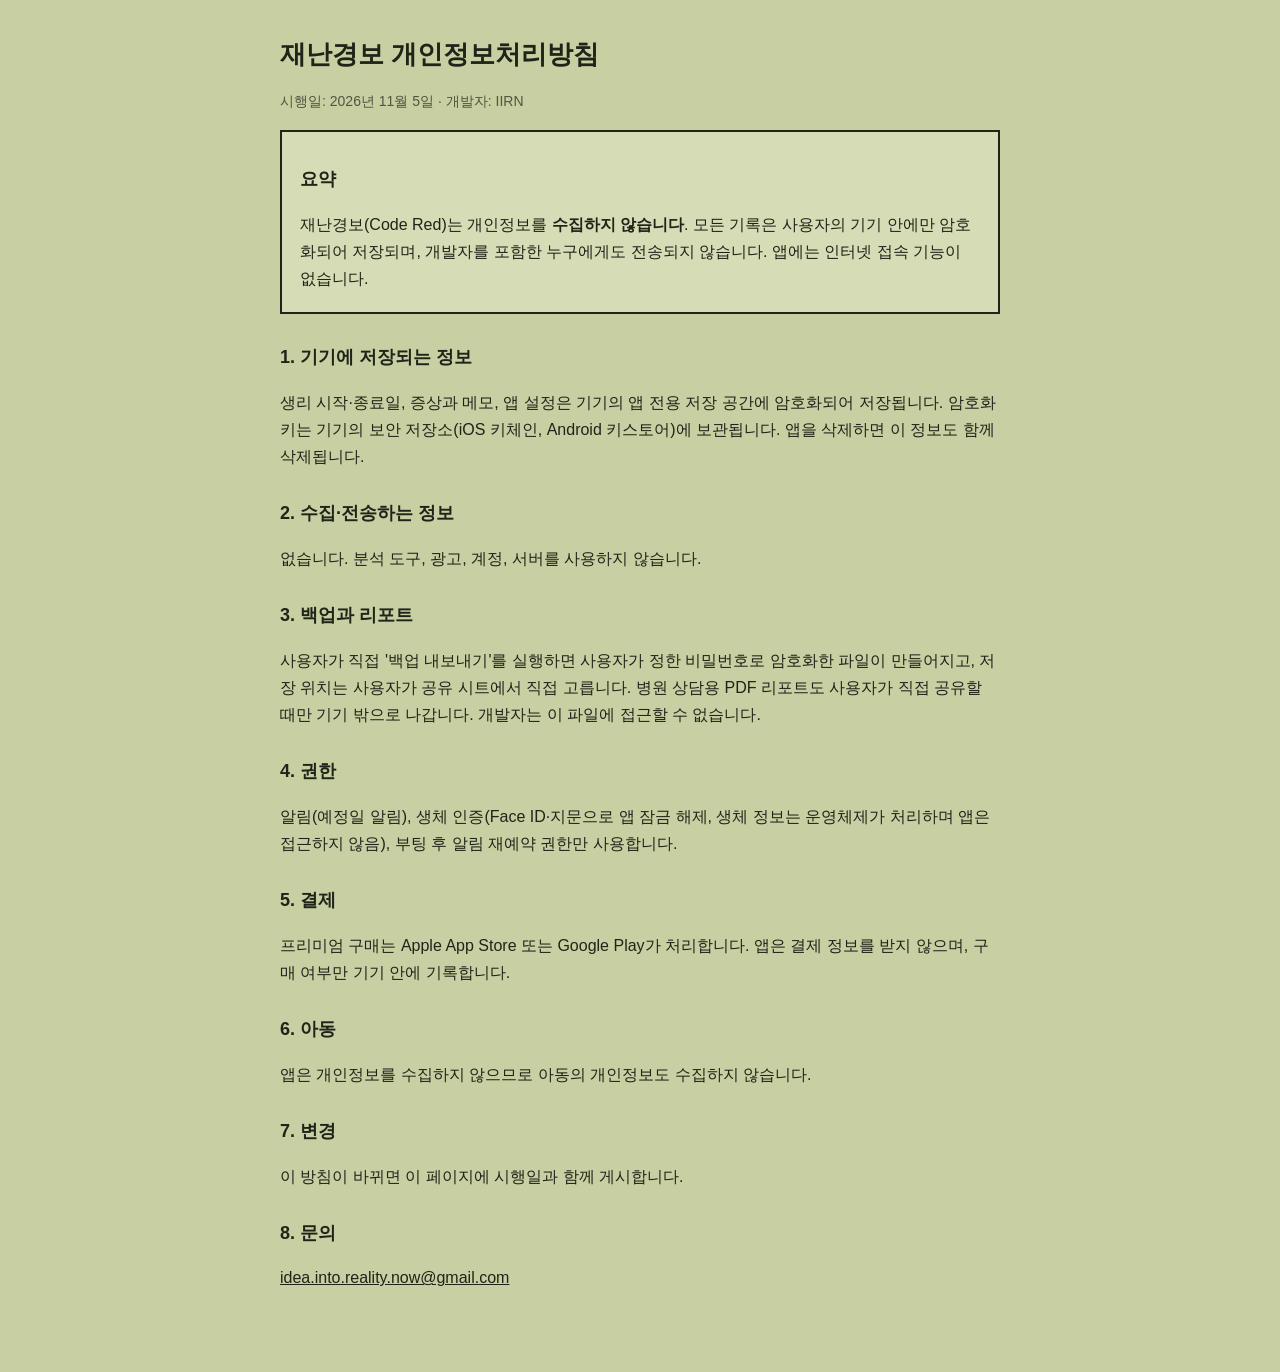
==== privacy.html @ cffab2c2 "재난경보 개인정보처리방침·고객지원 페이지" ====
<!doctype html><html lang="ko"><head><meta charset="utf-8"><meta name="viewport" content="width=device-width,initial-scale=1"><title>재난경보 개인정보처리방침</title><link rel="stylesheet" href="style.css"></head><body><main>
<h1>재난경보 개인정보처리방침</h1>
<p class="meta">시행일: 2026년 11월 5일 · 개발자: IIRN</p>
<section>
<h2>요약</h2>
<p>재난경보(Code Red)는 개인정보를 <strong>수집하지 않습니다</strong>. 모든 기록은 사용자의 기기 안에만 암호화되어 저장되며, 개발자를 포함한 누구에게도 전송되지 않습니다. 앱에는 인터넷 접속 기능이 없습니다.</p>
</section>
<h2>1. 기기에 저장되는 정보</h2>
<p>생리 시작·종료일, 증상과 메모, 앱 설정은 기기의 앱 전용 저장 공간에 암호화되어 저장됩니다. 암호화 키는 기기의 보안 저장소(iOS 키체인, Android 키스토어)에 보관됩니다. 앱을 삭제하면 이 정보도 함께 삭제됩니다.</p>
<h2>2. 수집·전송하는 정보</h2>
<p>없습니다. 분석 도구, 광고, 계정, 서버를 사용하지 않습니다.</p>
<h2>3. 백업과 리포트</h2>
<p>사용자가 직접 '백업 내보내기'를 실행하면 사용자가 정한 비밀번호로 암호화한 파일이 만들어지고, 저장 위치는 사용자가 공유 시트에서 직접 고릅니다. 병원 상담용 PDF 리포트도 사용자가 직접 공유할 때만 기기 밖으로 나갑니다. 개발자는 이 파일에 접근할 수 없습니다.</p>
<h2>4. 권한</h2>
<p>알림(예정일 알림), 생체 인증(Face ID·지문으로 앱 잠금 해제, 생체 정보는 운영체제가 처리하며 앱은 접근하지 않음), 부팅 후 알림 재예약 권한만 사용합니다.</p>
<h2>5. 결제</h2>
<p>프리미엄 구매는 Apple App Store 또는 Google Play가 처리합니다. 앱은 결제 정보를 받지 않으며, 구매 여부만 기기 안에 기록합니다.</p>
<h2>6. 아동</h2>
<p>앱은 개인정보를 수집하지 않으므로 아동의 개인정보도 수집하지 않습니다.</p>
<h2>7. 변경</h2>
<p>이 방침이 바뀌면 이 페이지에 시행일과 함께 게시합니다.</p>
<h2>8. 문의</h2>
<p><a href="mailto:idea.into.reality.now@gmail.com">idea.into.reality.now@gmail.com</a></p>
</main></body></html>
---- style.css ----
:root{--bg:#c7cfa3;--ink:#1f2418;--card:#d6dcb6}
@media (prefers-color-scheme:dark){:root{--bg:#1f2418;--ink:#d6dcb6;--card:#2a3020}}
body{margin:0;background:var(--bg);color:var(--ink);font:16px/1.7 -apple-system,"Apple SD Gothic Neo","Noto Sans KR",sans-serif}
main{max-width:720px;margin:0 auto;padding:32px 16px 64px}
h1{font-size:26px;margin:0 0 4px}h2{font-size:18px;margin:28px 0 6px}
.meta{opacity:.7;font-size:14px}a{color:inherit}
section{background:var(--card);border:2px solid var(--ink);padding:4px 18px;margin:16px 0}
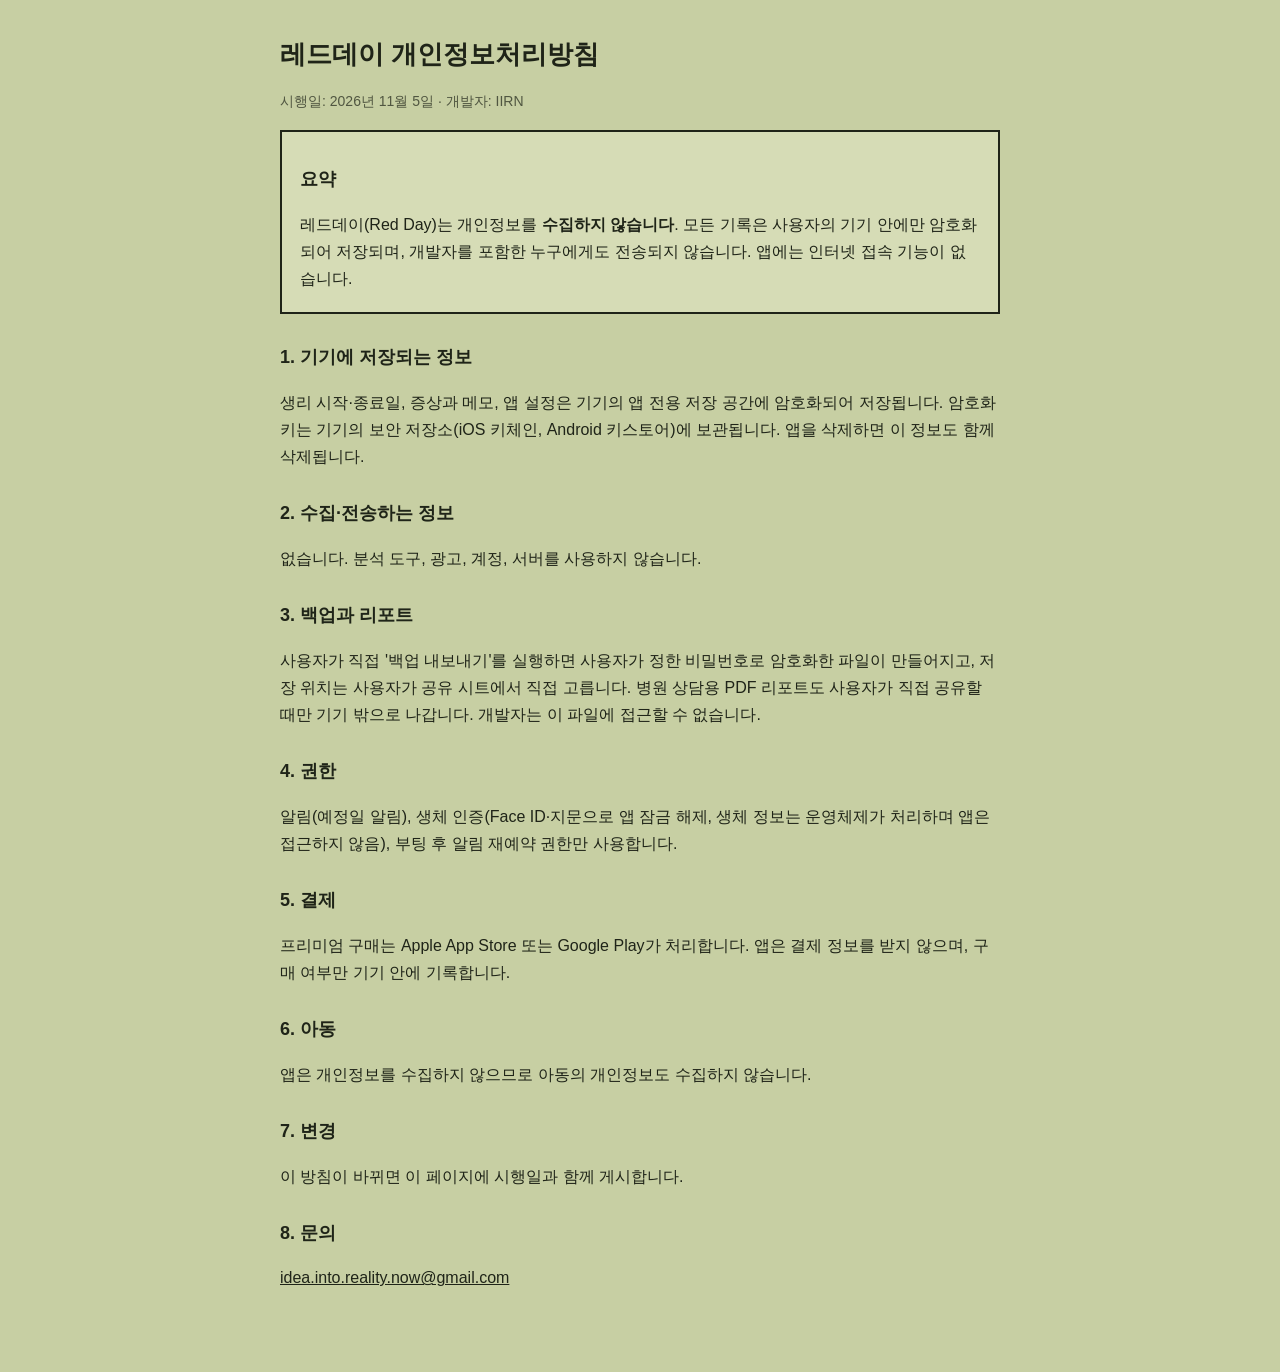
==== commit b115b1ed: "앱 이름 변경: 재난경보 → 레드데이" ====
--- a/privacy.html
+++ b/privacy.html
@@ -1,9 +1,9 @@
-<!doctype html><html lang="ko"><head><meta charset="utf-8"><meta name="viewport" content="width=device-width,initial-scale=1"><title>재난경보 개인정보처리방침</title><link rel="stylesheet" href="style.css"></head><body><main>
-<h1>재난경보 개인정보처리방침</h1>
+<!doctype html><html lang="ko"><head><meta charset="utf-8"><meta name="viewport" content="width=device-width,initial-scale=1"><title>레드데이 개인정보처리방침</title><link rel="stylesheet" href="style.css"></head><body><main>
+<h1>레드데이 개인정보처리방침</h1>
 <p class="meta">시행일: 2026년 11월 5일 · 개발자: IIRN</p>
 <section>
 <h2>요약</h2>
-<p>재난경보(Code Red)는 개인정보를 <strong>수집하지 않습니다</strong>. 모든 기록은 사용자의 기기 안에만 암호화되어 저장되며, 개발자를 포함한 누구에게도 전송되지 않습니다. 앱에는 인터넷 접속 기능이 없습니다.</p>
+<p>레드데이(Red Day)는 개인정보를 <strong>수집하지 않습니다</strong>. 모든 기록은 사용자의 기기 안에만 암호화되어 저장되며, 개발자를 포함한 누구에게도 전송되지 않습니다. 앱에는 인터넷 접속 기능이 없습니다.</p>
 </section>
 <h2>1. 기기에 저장되는 정보</h2>
 <p>생리 시작·종료일, 증상과 메모, 앱 설정은 기기의 앱 전용 저장 공간에 암호화되어 저장됩니다. 암호화 키는 기기의 보안 저장소(iOS 키체인, Android 키스토어)에 보관됩니다. 앱을 삭제하면 이 정보도 함께 삭제됩니다.</p>
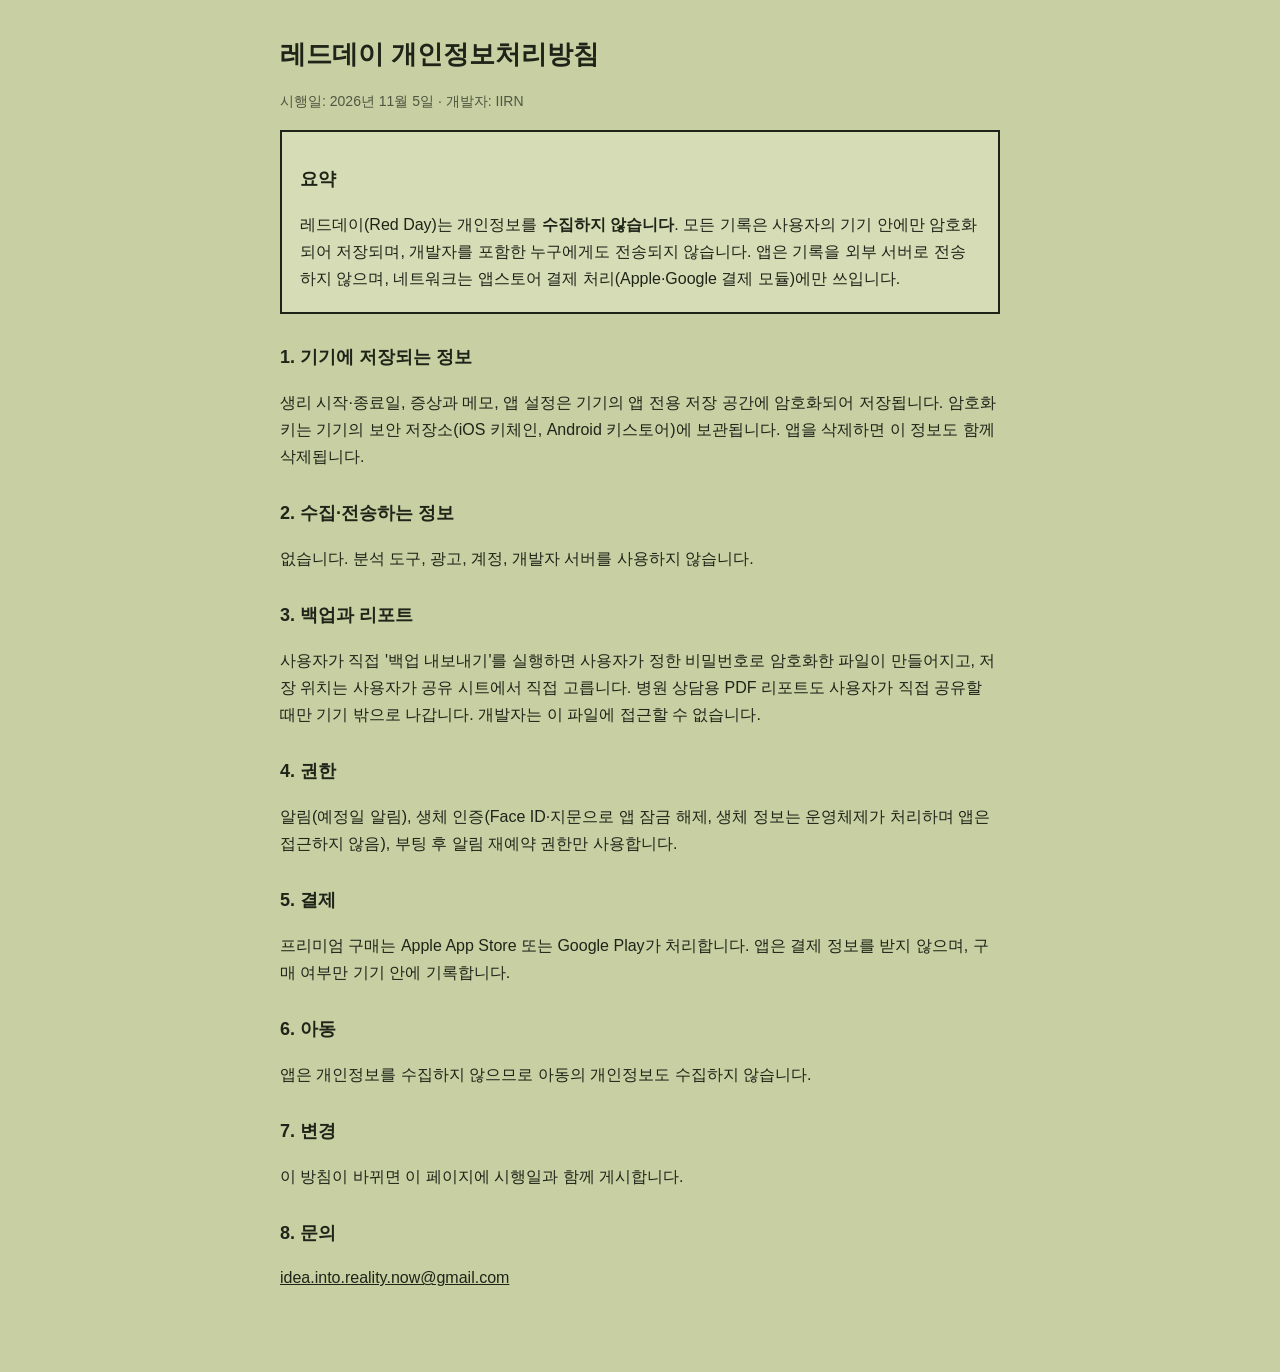
==== commit 00110dc0: "네트워크 사용 범위를 정확히 표기" ====
--- a/privacy.html
+++ b/privacy.html
@@ -3,12 +3,12 @@
 <p class="meta">시행일: 2026년 11월 5일 · 개발자: IIRN</p>
 <section>
 <h2>요약</h2>
-<p>레드데이(Red Day)는 개인정보를 <strong>수집하지 않습니다</strong>. 모든 기록은 사용자의 기기 안에만 암호화되어 저장되며, 개발자를 포함한 누구에게도 전송되지 않습니다. 앱에는 인터넷 접속 기능이 없습니다.</p>
+<p>레드데이(Red Day)는 개인정보를 <strong>수집하지 않습니다</strong>. 모든 기록은 사용자의 기기 안에만 암호화되어 저장되며, 개발자를 포함한 누구에게도 전송되지 않습니다. 앱은 기록을 외부 서버로 전송하지 않으며, 네트워크는 앱스토어 결제 처리(Apple·Google 결제 모듈)에만 쓰입니다.</p>
 </section>
 <h2>1. 기기에 저장되는 정보</h2>
 <p>생리 시작·종료일, 증상과 메모, 앱 설정은 기기의 앱 전용 저장 공간에 암호화되어 저장됩니다. 암호화 키는 기기의 보안 저장소(iOS 키체인, Android 키스토어)에 보관됩니다. 앱을 삭제하면 이 정보도 함께 삭제됩니다.</p>
 <h2>2. 수집·전송하는 정보</h2>
-<p>없습니다. 분석 도구, 광고, 계정, 서버를 사용하지 않습니다.</p>
+<p>없습니다. 분석 도구, 광고, 계정, 개발자 서버를 사용하지 않습니다.</p>
 <h2>3. 백업과 리포트</h2>
 <p>사용자가 직접 '백업 내보내기'를 실행하면 사용자가 정한 비밀번호로 암호화한 파일이 만들어지고, 저장 위치는 사용자가 공유 시트에서 직접 고릅니다. 병원 상담용 PDF 리포트도 사용자가 직접 공유할 때만 기기 밖으로 나갑니다. 개발자는 이 파일에 접근할 수 없습니다.</p>
 <h2>4. 권한</h2>
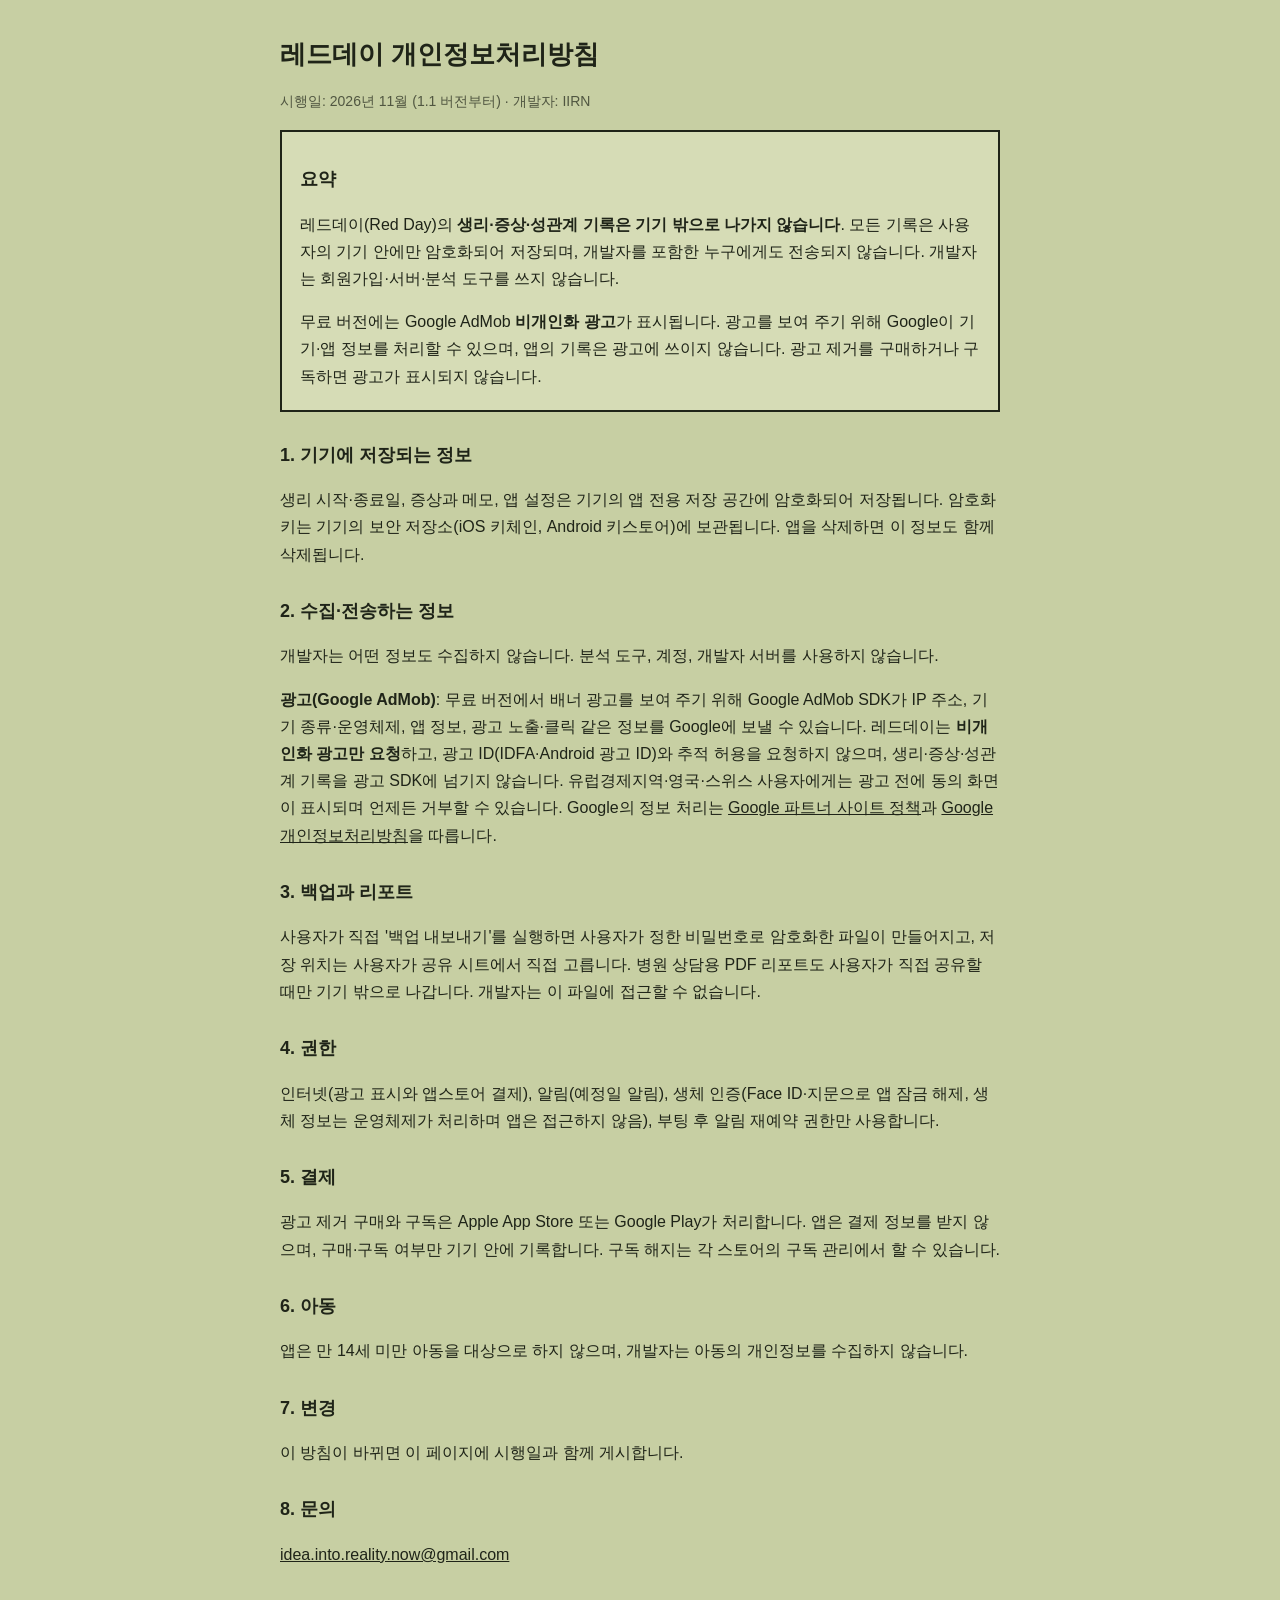
==== commit b41a4117: "개인정보처리방침: 1.1 비개인화 광고(AdMob)·광고 제거·구독 반영 Co-Authored-By: Claude Opus 5.5 <noreply@anthropic.com> Cla" ====
--- a/privacy.html
+++ b/privacy.html
@@ -1,22 +1,24 @@
 <!doctype html><html lang="ko"><head><meta charset="utf-8"><meta name="viewport" content="width=device-width,initial-scale=1"><title>레드데이 개인정보처리방침</title><link rel="stylesheet" href="style.css"></head><body><main>
 <h1>레드데이 개인정보처리방침</h1>
-<p class="meta">시행일: 2026년 11월 5일 · 개발자: IIRN</p>
+<p class="meta">시행일: 2026년 11월 (1.1 버전부터) · 개발자: IIRN</p>
 <section>
 <h2>요약</h2>
-<p>레드데이(Red Day)는 개인정보를 <strong>수집하지 않습니다</strong>. 모든 기록은 사용자의 기기 안에만 암호화되어 저장되며, 개발자를 포함한 누구에게도 전송되지 않습니다. 앱은 기록을 외부 서버로 전송하지 않으며, 네트워크는 앱스토어 결제 처리(Apple·Google 결제 모듈)에만 쓰입니다.</p>
+<p>레드데이(Red Day)의 <strong>생리·증상·성관계 기록은 기기 밖으로 나가지 않습니다</strong>. 모든 기록은 사용자의 기기 안에만 암호화되어 저장되며, 개발자를 포함한 누구에게도 전송되지 않습니다. 개발자는 회원가입·서버·분석 도구를 쓰지 않습니다.</p>
+<p>무료 버전에는 Google AdMob <strong>비개인화 광고</strong>가 표시됩니다. 광고를 보여 주기 위해 Google이 기기·앱 정보를 처리할 수 있으며, 앱의 기록은 광고에 쓰이지 않습니다. 광고 제거를 구매하거나 구독하면 광고가 표시되지 않습니다.</p>
 </section>
 <h2>1. 기기에 저장되는 정보</h2>
 <p>생리 시작·종료일, 증상과 메모, 앱 설정은 기기의 앱 전용 저장 공간에 암호화되어 저장됩니다. 암호화 키는 기기의 보안 저장소(iOS 키체인, Android 키스토어)에 보관됩니다. 앱을 삭제하면 이 정보도 함께 삭제됩니다.</p>
 <h2>2. 수집·전송하는 정보</h2>
-<p>없습니다. 분석 도구, 광고, 계정, 개발자 서버를 사용하지 않습니다.</p>
+<p>개발자는 어떤 정보도 수집하지 않습니다. 분석 도구, 계정, 개발자 서버를 사용하지 않습니다.</p>
+<p><strong>광고(Google AdMob)</strong>: 무료 버전에서 배너 광고를 보여 주기 위해 Google AdMob SDK가 IP 주소, 기기 종류·운영체제, 앱 정보, 광고 노출·클릭 같은 정보를 Google에 보낼 수 있습니다. 레드데이는 <strong>비개인화 광고만 요청</strong>하고, 광고 ID(IDFA·Android 광고 ID)와 추적 허용을 요청하지 않으며, 생리·증상·성관계 기록을 광고 SDK에 넘기지 않습니다. 유럽경제지역·영국·스위스 사용자에게는 광고 전에 동의 화면이 표시되며 언제든 거부할 수 있습니다. Google의 정보 처리는 <a href="https://policies.google.com/technologies/partner-sites">Google 파트너 사이트 정책</a>과 <a href="https://policies.google.com/privacy">Google 개인정보처리방침</a>을 따릅니다.</p>
 <h2>3. 백업과 리포트</h2>
 <p>사용자가 직접 '백업 내보내기'를 실행하면 사용자가 정한 비밀번호로 암호화한 파일이 만들어지고, 저장 위치는 사용자가 공유 시트에서 직접 고릅니다. 병원 상담용 PDF 리포트도 사용자가 직접 공유할 때만 기기 밖으로 나갑니다. 개발자는 이 파일에 접근할 수 없습니다.</p>
 <h2>4. 권한</h2>
-<p>알림(예정일 알림), 생체 인증(Face ID·지문으로 앱 잠금 해제, 생체 정보는 운영체제가 처리하며 앱은 접근하지 않음), 부팅 후 알림 재예약 권한만 사용합니다.</p>
+<p>인터넷(광고 표시와 앱스토어 결제), 알림(예정일 알림), 생체 인증(Face ID·지문으로 앱 잠금 해제, 생체 정보는 운영체제가 처리하며 앱은 접근하지 않음), 부팅 후 알림 재예약 권한만 사용합니다.</p>
 <h2>5. 결제</h2>
-<p>프리미엄 구매는 Apple App Store 또는 Google Play가 처리합니다. 앱은 결제 정보를 받지 않으며, 구매 여부만 기기 안에 기록합니다.</p>
+<p>광고 제거 구매와 구독은 Apple App Store 또는 Google Play가 처리합니다. 앱은 결제 정보를 받지 않으며, 구매·구독 여부만 기기 안에 기록합니다. 구독 해지는 각 스토어의 구독 관리에서 할 수 있습니다.</p>
 <h2>6. 아동</h2>
-<p>앱은 개인정보를 수집하지 않으므로 아동의 개인정보도 수집하지 않습니다.</p>
+<p>앱은 만 14세 미만 아동을 대상으로 하지 않으며, 개발자는 아동의 개인정보를 수집하지 않습니다.</p>
 <h2>7. 변경</h2>
 <p>이 방침이 바뀌면 이 페이지에 시행일과 함께 게시합니다.</p>
 <h2>8. 문의</h2>
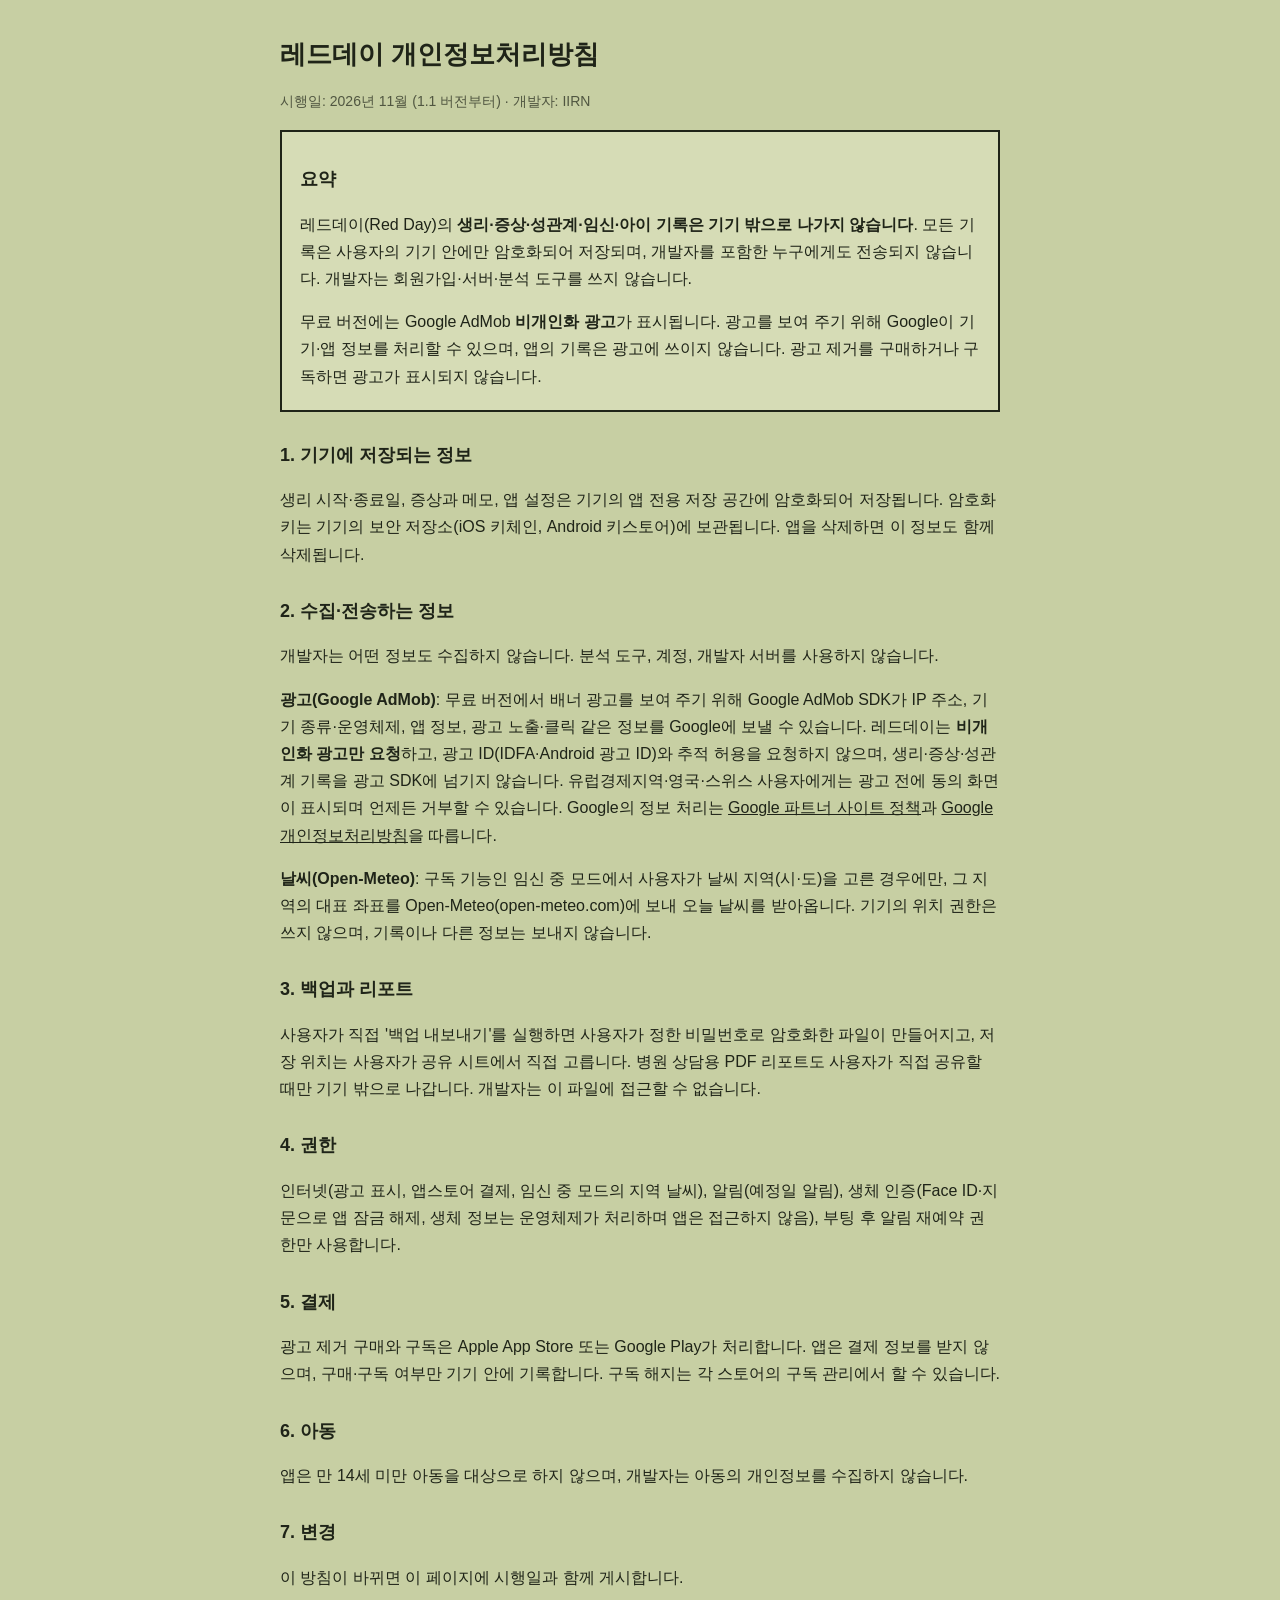
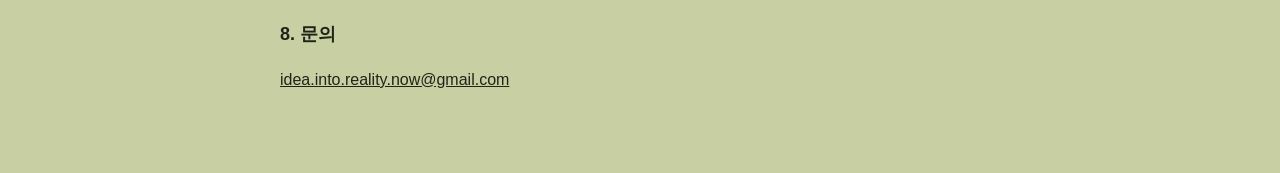
==== commit 05dcedd9: "개인정보처리방침: 임신 중 모드 지역 날씨(Open-Meteo) 안내 추가 Co-Authored-By: Claude Opus 5.5 <noreply@anthropic.com> Cl" ====
--- a/privacy.html
+++ b/privacy.html
@@ -3,7 +3,7 @@
 <p class="meta">시행일: 2026년 11월 (1.1 버전부터) · 개발자: IIRN</p>
 <section>
 <h2>요약</h2>
-<p>레드데이(Red Day)의 <strong>생리·증상·성관계 기록은 기기 밖으로 나가지 않습니다</strong>. 모든 기록은 사용자의 기기 안에만 암호화되어 저장되며, 개발자를 포함한 누구에게도 전송되지 않습니다. 개발자는 회원가입·서버·분석 도구를 쓰지 않습니다.</p>
+<p>레드데이(Red Day)의 <strong>생리·증상·성관계·임신·아이 기록은 기기 밖으로 나가지 않습니다</strong>. 모든 기록은 사용자의 기기 안에만 암호화되어 저장되며, 개발자를 포함한 누구에게도 전송되지 않습니다. 개발자는 회원가입·서버·분석 도구를 쓰지 않습니다.</p>
 <p>무료 버전에는 Google AdMob <strong>비개인화 광고</strong>가 표시됩니다. 광고를 보여 주기 위해 Google이 기기·앱 정보를 처리할 수 있으며, 앱의 기록은 광고에 쓰이지 않습니다. 광고 제거를 구매하거나 구독하면 광고가 표시되지 않습니다.</p>
 </section>
 <h2>1. 기기에 저장되는 정보</h2>
@@ -11,10 +11,11 @@
 <h2>2. 수집·전송하는 정보</h2>
 <p>개발자는 어떤 정보도 수집하지 않습니다. 분석 도구, 계정, 개발자 서버를 사용하지 않습니다.</p>
 <p><strong>광고(Google AdMob)</strong>: 무료 버전에서 배너 광고를 보여 주기 위해 Google AdMob SDK가 IP 주소, 기기 종류·운영체제, 앱 정보, 광고 노출·클릭 같은 정보를 Google에 보낼 수 있습니다. 레드데이는 <strong>비개인화 광고만 요청</strong>하고, 광고 ID(IDFA·Android 광고 ID)와 추적 허용을 요청하지 않으며, 생리·증상·성관계 기록을 광고 SDK에 넘기지 않습니다. 유럽경제지역·영국·스위스 사용자에게는 광고 전에 동의 화면이 표시되며 언제든 거부할 수 있습니다. Google의 정보 처리는 <a href="https://policies.google.com/technologies/partner-sites">Google 파트너 사이트 정책</a>과 <a href="https://policies.google.com/privacy">Google 개인정보처리방침</a>을 따릅니다.</p>
+<p><strong>날씨(Open-Meteo)</strong>: 구독 기능인 임신 중 모드에서 사용자가 날씨 지역(시·도)을 고른 경우에만, 그 지역의 대표 좌표를 Open-Meteo(open-meteo.com)에 보내 오늘 날씨를 받아옵니다. 기기의 위치 권한은 쓰지 않으며, 기록이나 다른 정보는 보내지 않습니다.</p>
 <h2>3. 백업과 리포트</h2>
 <p>사용자가 직접 '백업 내보내기'를 실행하면 사용자가 정한 비밀번호로 암호화한 파일이 만들어지고, 저장 위치는 사용자가 공유 시트에서 직접 고릅니다. 병원 상담용 PDF 리포트도 사용자가 직접 공유할 때만 기기 밖으로 나갑니다. 개발자는 이 파일에 접근할 수 없습니다.</p>
 <h2>4. 권한</h2>
-<p>인터넷(광고 표시와 앱스토어 결제), 알림(예정일 알림), 생체 인증(Face ID·지문으로 앱 잠금 해제, 생체 정보는 운영체제가 처리하며 앱은 접근하지 않음), 부팅 후 알림 재예약 권한만 사용합니다.</p>
+<p>인터넷(광고 표시, 앱스토어 결제, 임신 중 모드의 지역 날씨), 알림(예정일 알림), 생체 인증(Face ID·지문으로 앱 잠금 해제, 생체 정보는 운영체제가 처리하며 앱은 접근하지 않음), 부팅 후 알림 재예약 권한만 사용합니다.</p>
 <h2>5. 결제</h2>
 <p>광고 제거 구매와 구독은 Apple App Store 또는 Google Play가 처리합니다. 앱은 결제 정보를 받지 않으며, 구매·구독 여부만 기기 안에 기록합니다. 구독 해지는 각 스토어의 구독 관리에서 할 수 있습니다.</p>
 <h2>6. 아동</h2>
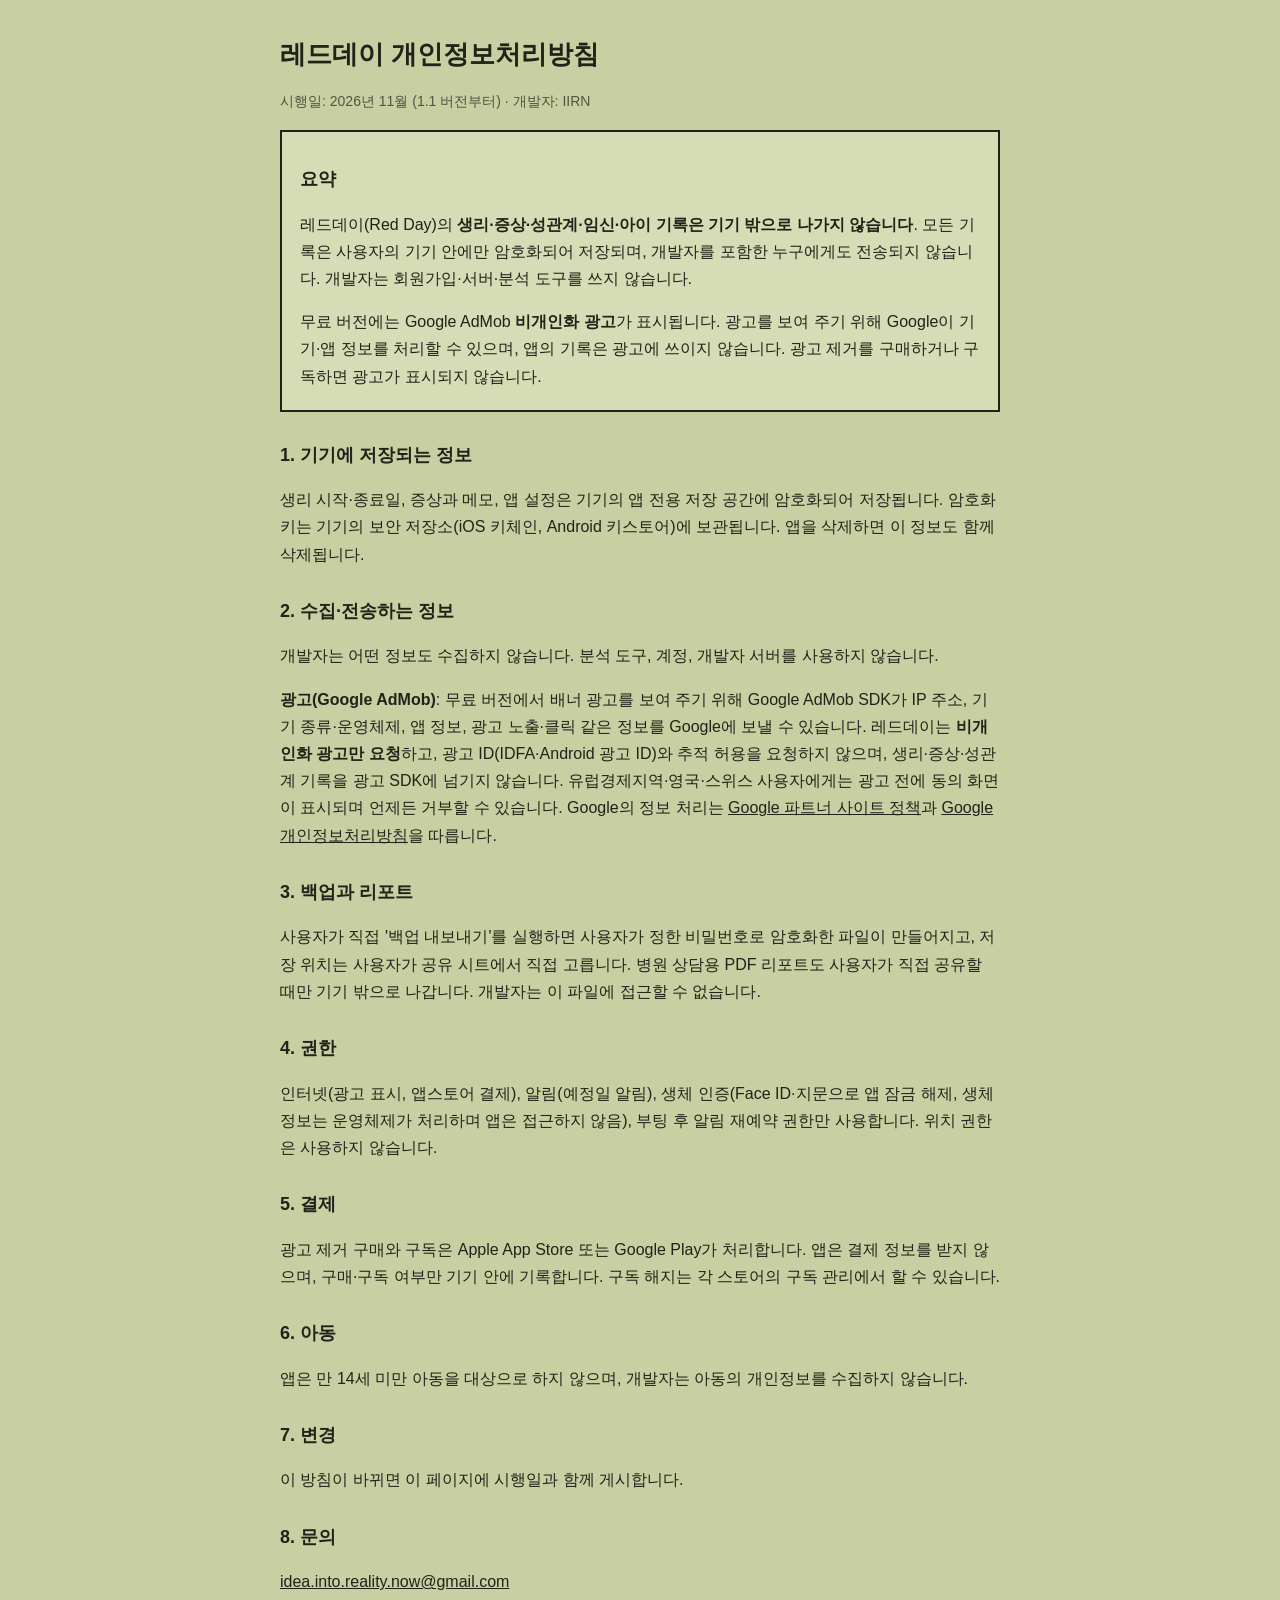
==== commit 5d853463: "개인정보처리방침: 날씨(Open-Meteo) 기능 삭제에 맞춰 날씨·위치 문구 제거, 위치 권한 미사용 명시" ====
--- a/privacy.html
+++ b/privacy.html
@@ -11,11 +11,10 @@
 <h2>2. 수집·전송하는 정보</h2>
 <p>개발자는 어떤 정보도 수집하지 않습니다. 분석 도구, 계정, 개발자 서버를 사용하지 않습니다.</p>
 <p><strong>광고(Google AdMob)</strong>: 무료 버전에서 배너 광고를 보여 주기 위해 Google AdMob SDK가 IP 주소, 기기 종류·운영체제, 앱 정보, 광고 노출·클릭 같은 정보를 Google에 보낼 수 있습니다. 레드데이는 <strong>비개인화 광고만 요청</strong>하고, 광고 ID(IDFA·Android 광고 ID)와 추적 허용을 요청하지 않으며, 생리·증상·성관계 기록을 광고 SDK에 넘기지 않습니다. 유럽경제지역·영국·스위스 사용자에게는 광고 전에 동의 화면이 표시되며 언제든 거부할 수 있습니다. Google의 정보 처리는 <a href="https://policies.google.com/technologies/partner-sites">Google 파트너 사이트 정책</a>과 <a href="https://policies.google.com/privacy">Google 개인정보처리방침</a>을 따릅니다.</p>
-<p><strong>날씨(Open-Meteo)</strong>: 구독 기능인 임신 중 모드에서 사용자가 날씨 지역(시·도)을 고른 경우에만, 그 지역의 대표 좌표를 Open-Meteo(open-meteo.com)에 보내 오늘 날씨를 받아옵니다. 기기의 위치 권한은 쓰지 않으며, 기록이나 다른 정보는 보내지 않습니다.</p>
 <h2>3. 백업과 리포트</h2>
 <p>사용자가 직접 '백업 내보내기'를 실행하면 사용자가 정한 비밀번호로 암호화한 파일이 만들어지고, 저장 위치는 사용자가 공유 시트에서 직접 고릅니다. 병원 상담용 PDF 리포트도 사용자가 직접 공유할 때만 기기 밖으로 나갑니다. 개발자는 이 파일에 접근할 수 없습니다.</p>
 <h2>4. 권한</h2>
-<p>인터넷(광고 표시, 앱스토어 결제, 임신 중 모드의 지역 날씨), 알림(예정일 알림), 생체 인증(Face ID·지문으로 앱 잠금 해제, 생체 정보는 운영체제가 처리하며 앱은 접근하지 않음), 부팅 후 알림 재예약 권한만 사용합니다.</p>
+<p>인터넷(광고 표시, 앱스토어 결제), 알림(예정일 알림), 생체 인증(Face ID·지문으로 앱 잠금 해제, 생체 정보는 운영체제가 처리하며 앱은 접근하지 않음), 부팅 후 알림 재예약 권한만 사용합니다. 위치 권한은 사용하지 않습니다.</p>
 <h2>5. 결제</h2>
 <p>광고 제거 구매와 구독은 Apple App Store 또는 Google Play가 처리합니다. 앱은 결제 정보를 받지 않으며, 구매·구독 여부만 기기 안에 기록합니다. 구독 해지는 각 스토어의 구독 관리에서 할 수 있습니다.</p>
 <h2>6. 아동</h2>
